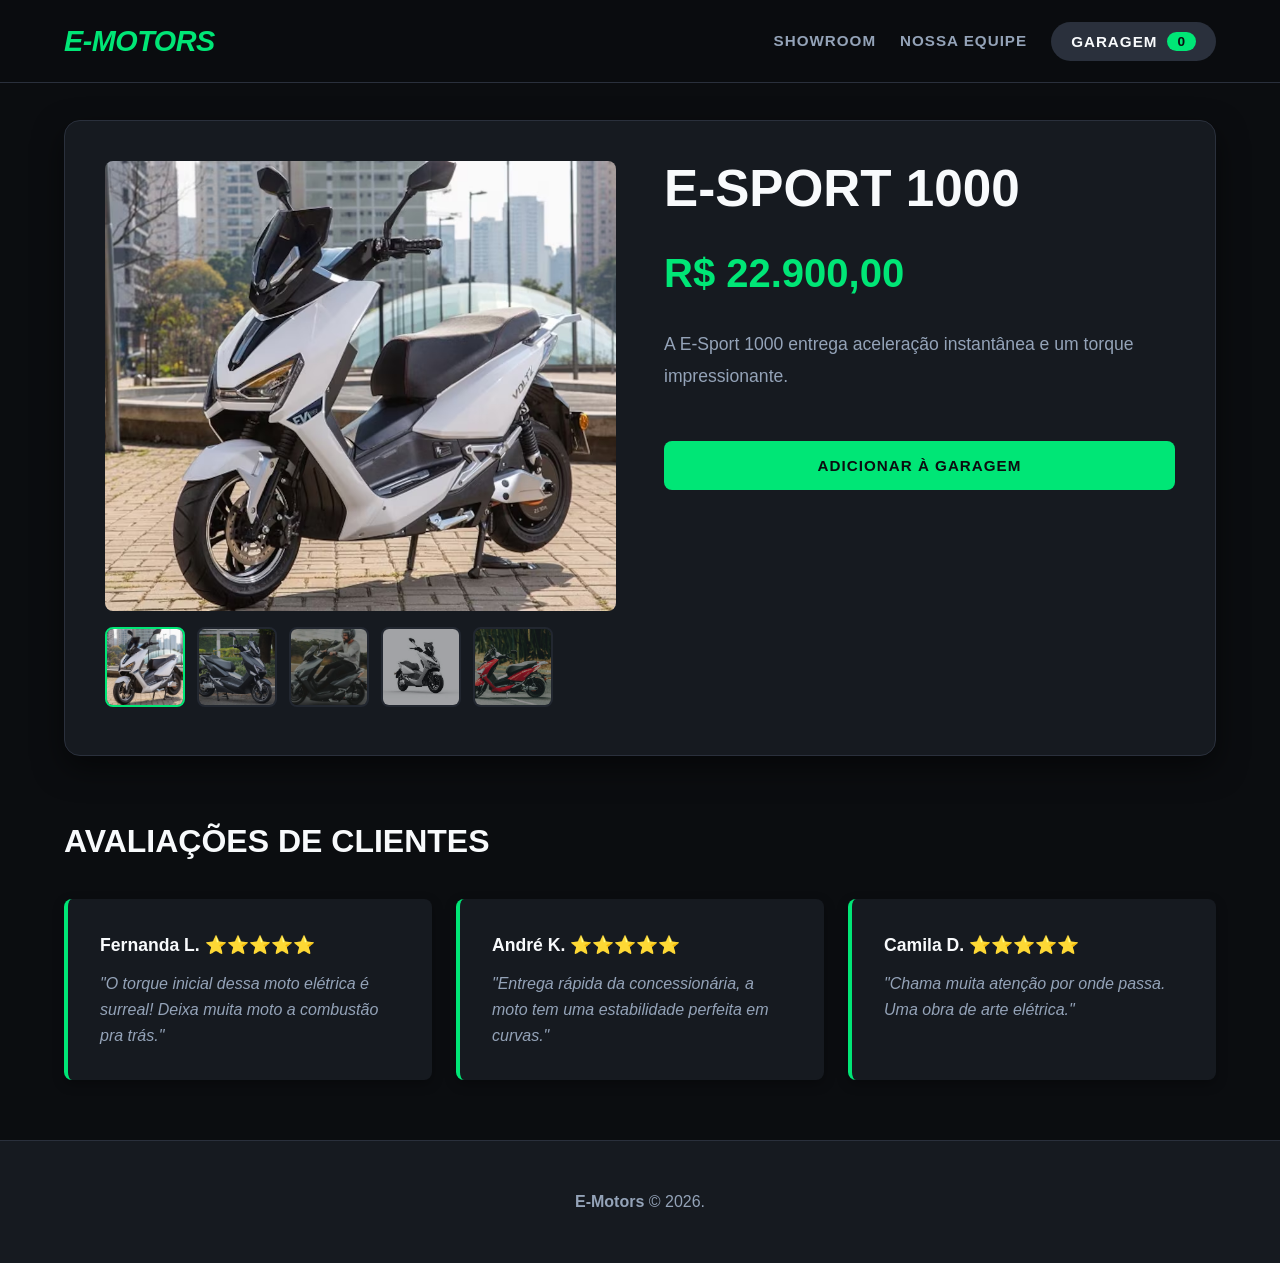
==== esportiva.html @ bcb58884 "Upload inicial do projeto E-Motors" ====
<!doctype html>
<html lang="pt-br">
<head>
  <meta charset="utf-8">
  <meta name="viewport" content="width=device-width, initial-scale=1">
  <title>E-Sport 1000 - E-Motors</title>
  <link rel="stylesheet" href="style.css">
</head>
<body>
  <header class="navbar">
    <div class="navbar__inner">
      <a href="index.html" class="logo"><span>E-Motors</span></a>
      <nav class="nav">
        <a class="nav__link" href="index.html">Showroom</a>
        <a class="nav__link" href="participantes.html">Nossa Equipe</a>
        <button class="nav__link nav__cart" type="button" id="cartButton">
          Garagem <span class="cart-count" id="cartCount">0</span>
        </button>
      </nav>
    </div>
  </header>

  <main class="page-container">
    <section class="detail-hero">
      <div class="detail-gallery">
        <div class="detail-image">
          <img src="Imagens/esport1.png" alt="Esportiva Principal">
        </div>
        <div class="thumbnail-list">
          <img class="thumbnail active" src="Imagens/esport1.png" onclick="changeMainImage(this)">
          <img class="thumbnail" src="Imagens/esport2.png" onclick="changeMainImage(this)">
          <img class="thumbnail" src="Imagens/esport3.png" onclick="changeMainImage(this)">
          <img class="thumbnail" src="Imagens/esport4.png" onclick="changeMainImage(this)">
          <img class="thumbnail" src="Imagens/esport5.png" onclick="changeMainImage(this)">
        </div>
      </div>
      <div class="detail-info">
        <h1>E-Sport 1000</h1>
        <span class="price-tag">R$ 22.900,00</span>
        <p>A E-Sport 1000 entrega aceleração instantânea e um torque impressionante.</p>
        <div class="detail-actions">
          <button class="primary-btn add-to-cart-btn" data-name="E-Sport 1000" data-price="22900.00" data-image="Imagens/esport1.png" type="button">Adicionar à Garagem</button>
        </div>
      </div>
    </section>

    <section class="detail-comments">
      <h2>Avaliações de Clientes</h2>
      <div class="comments-grid">
        <div class="comment-card">
          <strong>Fernanda L. ⭐⭐⭐⭐⭐</strong>
          <span>"O torque inicial dessa moto elétrica é surreal! Deixa muita moto a combustão pra trás."</span>
        </div>
        <div class="comment-card">
          <strong>André K. ⭐⭐⭐⭐⭐</strong>
          <span>"Entrega rápida da concessionária, a moto tem uma estabilidade perfeita em curvas."</span>
        </div>
        <div class="comment-card">
          <strong>Camila D. ⭐⭐⭐⭐⭐</strong>
          <span>"Chama muita atenção por onde passa. Uma obra de arte elétrica."</span>
        </div>
      </div>
    </section>
  </main>

  <footer class="footer">
    <div class="footer__info"><p><strong>E-Motors</strong> © 2026.</p></div>
  </footer>

  <div class="cart-overlay" id="cartOverlay">
    <aside class="cart-drawer">
      <div class="cart-header"><h2>Sua Garagem</h2><button class="cart-close" id="closeCart">&times;</button></div>
      <div class="cart-body"><ul class="cart-list" id="cartList"></ul></div>
      <div class="cart-footer">
        <div class="summary-row"><span>Subtotal</span><span id="cartSubtotal">R$ 0,00</span></div>
        <div class="summary-row"><span>Frete</span><span style="color: var(--accent); font-weight: 600;">Grátis</span></div>
        <div class="summary-total"><span>Total</span><span id="cartTotal">R$ 0,00</span></div>
        <button class="primary-btn" id="checkoutButton">Finalizar Pedido</button>
      </div>
    </aside>
  </div>
  <script src="script.js"></script>
</body>
</html>
---- style.css ----
@import url('[https://fonts.googleapis.com/css2?family=Inter:wght@300;400;500;600&family=Montserrat:ital,wght@0,400;0,600;0,700;0,800;1,700&display=swap](https://fonts.googleapis.com/css2?family=Inter:wght@300;400;500;600&family=Montserrat:ital,wght@0,400;0,600;0,700;0,800;1,700&display=swap)');

:root {
  --bg-main: #0B0D10;
  --bg-card: #161A20;
  --bg-nav: rgba(11, 13, 16, 0.85);
  --accent: #00E676;
  --accent-hover: #00C853;
  --text-main: #F8FAFC;
  --text-muted: #94A3B8;
  --stone: #2A303C;
  --shadow-sm: 0 4px 12px rgba(0,0,0,0.3);
  --shadow-md: 0 12px 30px rgba(0,0,0,0.5);
  --shadow-lg: 0 24px 50px rgba(0,230,118,0.15);
  --radius-md: 8px;
  --radius-lg: 16px;
  --transition: all 0.3s cubic-bezier(0.4, 0, 0.2, 1);
}

* { box-sizing: border-box; margin: 0; padding: 0; }

body {
  font-family: 'Inter', sans-serif;
  background-color: var(--bg-main);
  color: var(--text-main);
  min-height: 100vh;
  overflow-x: hidden;
  line-height: 1.6;
  display: flex;
  flex-direction: column;
}

h1, h2, h3, h4, .logo, .nav__link {
  font-family: 'Montserrat', sans-serif;
}

a { text-decoration: none; color: inherit; }
img { max-width: 100%; display: block; background-color: var(--stone); }

.navbar {
  position: fixed; top: 0; left: 0; right: 0;
  background: var(--bg-nav);
  backdrop-filter: blur(12px);
  border-bottom: 1px solid var(--stone);
  z-index: 50; transition: var(--transition);
}
.navbar__inner {
  max-width: 1200px; margin: 0 auto; padding: 18px 24px;
  display: flex; align-items: center; justify-content: space-between; gap: 16px;
}
.logo { 
  font-size: 1.8rem; font-weight: 800; color: var(--text-main); 
  letter-spacing: -0.5px; text-transform: uppercase; font-style: italic; 
}
.logo span { color: var(--accent); }

.nav { display: flex; align-items: center; gap: 24px; }
.nav__link {
  font-size: 0.95rem; font-weight: 600;
  color: var(--text-muted); border: none; background: none; cursor: pointer;
  padding: 8px 0; transition: var(--transition);
  position: relative; text-transform: uppercase; letter-spacing: 1px;
}
.nav__link::after {
  content: ''; position: absolute; bottom: 0; left: 0; width: 0%; height: 2px;
  background-color: var(--accent); transition: var(--transition);
}
.nav__link:hover { color: var(--text-main); }
.nav__link:hover::after { width: 100%; }

.nav__cart {
  display: inline-flex; align-items: center; gap: 10px;
  background: var(--stone); color: var(--text-main); 
  padding: 10px 20px; border-radius: 99px;
}
.nav__cart:hover { background: var(--bg-card); border-color: var(--accent); color: var(--accent); box-shadow: 0 0 15px rgba(0, 230, 118, 0.2); }
.cart-count {
  background: var(--accent); color: var(--bg-main); border-radius: 99px;
  padding: 2px 10px; font-size: 0.85rem; font-weight: 700;
}

.page-container {
  padding-top: 120px; max-width: 1200px; margin: 0 auto;
  padding-bottom: 60px; padding-left: 24px; padding-right: 24px; flex: 1; width: 100%;
}

.primary-btn, .secondary-btn {
  font-family: 'Montserrat', sans-serif; border: none; cursor: pointer; font-weight: 700;
  font-size: 0.95rem; padding: 16px 28px; border-radius: var(--radius-md); transition: var(--transition);
  text-align: center; width: 100%; display: inline-block; text-transform: uppercase; letter-spacing: 1px;
}
.primary-btn { 
  background: var(--accent); color: var(--bg-main); 
}
.primary-btn:hover { 
  background: var(--accent-hover); box-shadow: 0 8px 20px rgba(0, 230, 118, 0.3); transform: translateY(-2px); 
}
.secondary-btn { 
  background: transparent; color: var(--accent); border: 2px solid var(--accent);
}
.secondary-btn:hover { 
  background: var(--accent); color: var(--bg-main); box-shadow: 0 8px 20px rgba(0, 230, 118, 0.3); transform: translateY(-2px); 
}

.carousel-section {
  border-radius: var(--radius-lg); overflow: hidden; box-shadow: var(--shadow-md);
  margin-bottom: 80px; position: relative; border: 1px solid var(--stone);
}
.carousel-frame { position: relative; height: clamp(350px, 45vw, 550px); width: 100%; }
.carousel-slide {
  position: absolute; inset: 0; width: 100%; height: 100%; object-fit: cover;
  opacity: 0; transition: opacity 0.8s ease-in-out;
}
.carousel-slide.active { opacity: 1; }
.carousel-overlay { position: absolute; inset: 0; background: linear-gradient(to top, rgba(11, 13, 16, 0.9), transparent); }

.section-title { font-size: 2.5rem; color: var(--text-main); margin-bottom: 40px; text-align: center; font-weight: 800; text-transform: uppercase; letter-spacing: 1px;}

.products__grid { display: grid; grid-template-columns: repeat(auto-fit, minmax(300px, 1fr)); gap: 32px; }
.product-card {
  background: var(--bg-card); border-radius: var(--radius-lg); overflow: hidden;
  box-shadow: var(--shadow-sm); display: flex; flex-direction: column;
  transition: var(--transition); cursor: pointer; position: relative;
  border: 1px solid var(--stone);
}
.product-card:hover { transform: translateY(-8px); box-shadow: var(--shadow-lg); border-color: var(--accent); }
.product-card img { height: 280px; width: 100%; object-fit: cover; transition: transform 0.7s ease; }
.product-card:hover img { transform: scale(1.05); }
.product-card__body { padding: 32px 24px; display: flex; flex-direction: column; gap: 16px; flex: 1; z-index: 2; }
.product-card h3 { font-size: 1.5rem; color: var(--text-main); font-weight: 700; text-transform: uppercase; }
.price { font-size: 1.6rem; font-weight: 800; color: var(--accent); }

.detail-hero {
  display: grid; grid-template-columns: 1fr 1fr; gap: 48px; align-items: start;
  background: var(--bg-card); border-radius: var(--radius-lg); padding: 40px; box-shadow: var(--shadow-md); margin-bottom: 60px;
  border: 1px solid var(--stone);
}

.detail-gallery { display: flex; flex-direction: column; gap: 16px; }
.detail-image { border-radius: var(--radius-md); overflow: hidden; height: 450px; }
.detail-image img { width: 100%; height: 100%; object-fit: cover; }

.thumbnail-list { display: flex; gap: 12px; overflow-x: auto; padding-bottom: 8px; }
.thumbnail { 
  width: 80px; height: 80px; border-radius: var(--radius-md); 
  object-fit: cover; cursor: pointer; border: 2px solid var(--stone);
  opacity: 0.6; transition: var(--transition); flex-shrink: 0; background: var(--bg-main);
}
.thumbnail:hover, .thumbnail.active { opacity: 1; border-color: var(--accent); }

.detail-info { display: flex; flex-direction: column; gap: 24px; }
.detail-info h1 { font-size: clamp(2.5rem, 4vw, 3.5rem); line-height: 1.1; font-weight: 800; text-transform: uppercase; color: var(--text-main); }
.detail-info .price-tag { font-size: 2.5rem; color: var(--accent); font-weight: 800; }
.detail-info p { color: var(--text-muted); font-size: 1.1rem; line-height: 1.8; }
.detail-actions { margin-top: 24px; }

.detail-comments h2 { margin-bottom: 32px; font-size: 2rem; font-weight: 700; text-transform: uppercase; }
.comments-grid { display: grid; grid-template-columns: repeat(auto-fit, minmax(300px, 1fr)); gap: 24px; }
.comment-card {
  background: var(--bg-card); padding: 32px; border-radius: var(--radius-md); box-shadow: var(--shadow-sm);
  border-left: 4px solid var(--accent); display: flex; flex-direction: column; gap: 12px; transition: var(--transition);
}
.comment-card:hover { transform: translateY(-4px); border-color: var(--text-main); }
.comment-card strong { color: var(--text-main); font-size: 1.1rem; font-family: 'Montserrat', sans-serif; }
.comment-card span { color: var(--text-muted); font-size: 1rem; font-style: italic; }

.participants-hero { text-align: center; margin-bottom: 60px; }
.participants-hero h1 { font-size: clamp(2.5rem, 4vw, 3.5rem); margin-bottom: 16px; font-weight: 800; text-transform: uppercase; }
.participants-hero p { color: var(--text-muted); font-size: 1.2rem; }
.participants-grid { display: grid; grid-template-columns: repeat(auto-fit, minmax(250px, 1fr)); gap: 32px; }
.participant-card {
  background: var(--bg-card); padding: 40px 24px; border-radius: var(--radius-lg); box-shadow: var(--shadow-sm);
  text-align: center; transition: var(--transition); border: 1px solid var(--stone);
}
.participant-card:hover { transform: translateY(-8px); border-color: var(--accent); box-shadow: var(--shadow-lg); }
.participant-card h3 { margin-bottom: 12px; font-size: 1.3rem; }
.participant-email { color: var(--text-muted); font-size: 0.95rem; font-weight: 500; }

.footer { background: var(--bg-card); border-top: 1px solid var(--stone); padding: 48px 24px; margin-top: auto; }
.footer__info { max-width: 1200px; margin: 0 auto; text-align: center; display: flex; flex-direction: column; gap: 12px; }
.footer__info p { font-size: 1rem; color: var(--text-muted); }

.cart-overlay {
  position: fixed; inset: 0; background: rgba(0, 0, 0, 0.8); backdrop-filter: blur(5px);
  opacity: 0; visibility: hidden; transition: var(--transition); z-index: 100;
}
.cart-overlay.is-visible { opacity: 1; visibility: visible; }
.cart-drawer {
  position: fixed; top: 0; right: -100%; bottom: 0; width: 100%; max-width: 480px;
  background: var(--bg-main); box-shadow: -10px 0 30px rgba(0,0,0,0.5); z-index: 101;
  transition: right 0.4s cubic-bezier(0.25, 0.8, 0.25, 1); display: flex; flex-direction: column;
  border-left: 1px solid var(--stone);
}
.cart-overlay.is-visible .cart-drawer { right: 0; }
.cart-header { padding: 32px 24px; background: var(--bg-card); display: flex; align-items: center; justify-content: space-between; border-bottom: 1px solid var(--stone); }
.cart-header h2 { font-size: 1.6rem; color: var(--text-main); text-transform: uppercase; }
.cart-close { background: transparent; border: none; font-size: 2.5rem; display: flex; align-items: center; justify-content: center; cursor: pointer; color: var(--text-muted); transition: var(--transition); }
.cart-close:hover { color: var(--accent); transform: rotate(90deg); }

.cart-body { flex: 1; overflow-y: auto; padding: 24px; }
.cart-list { list-style: none; display: flex; flex-direction: column; gap: 20px; }
.cart-item { display: flex; gap: 16px; align-items: center; background: var(--bg-card); padding: 16px; border-radius: var(--radius-md); border: 1px solid var(--stone); }
.cart-item__image { width: 90px; height: 90px; border-radius: 8px; object-fit: cover; }
.cart-item__info { flex: 1; display: flex; flex-direction: column; gap: 6px; }
.cart-item__info strong { color: var(--text-main); font-size: 1.1rem; font-family: 'Montserrat', sans-serif;}
.cart-item__info > span { color: var(--accent); font-weight: 700; }
.cart-qty { display: inline-flex; align-items: center; gap: 16px; background: var(--bg-main); border-radius: var(--radius-md); padding: 6px 12px; margin-top: 8px; border: 1px solid var(--stone); }
.qty-btn { border: none; background: transparent; color: var(--text-main); cursor: pointer; font-size: 1.2rem; font-weight: bold; transition: var(--transition); }
.qty-btn:hover { color: var(--accent); }
.cart-item__actions { display: flex; flex-direction: column; align-items: flex-end; gap: 16px; }
.remove-btn { background: transparent; border: none; color: #EF4444; font-size: 0.9rem; cursor: pointer; font-weight: 600; text-transform: uppercase; }
.remove-btn:hover { text-decoration: underline; }
.cart-empty-msg { text-align: center; color: var(--text-muted); margin-top: 60px; font-size: 1.2rem; }

.cart-footer { padding: 32px 24px; background: var(--bg-card); border-top: 1px solid var(--stone); display: flex; flex-direction: column; gap: 20px; }
.summary-row { display: flex; justify-content: space-between; color: var(--text-muted); font-size: 1.1rem; }
.summary-total { display: flex; justify-content: space-between; font-size: 1.6rem; font-weight: 800; color: var(--text-main); padding-top: 20px; border-top: 1px solid var(--stone); font-family: 'Montserrat', sans-serif;}

@media (max-width: 800px) {
  .detail-hero { grid-template-columns: 1fr; padding: 24px; }
  .detail-image { height: 300px; }
}
@media (max-width: 600px) {
  .navbar__inner { flex-direction: column; gap: 16px; }
  .nav { width: 100%; justify-content: center; flex-wrap: wrap; }
  .page-container { padding-top: 140px; }
}
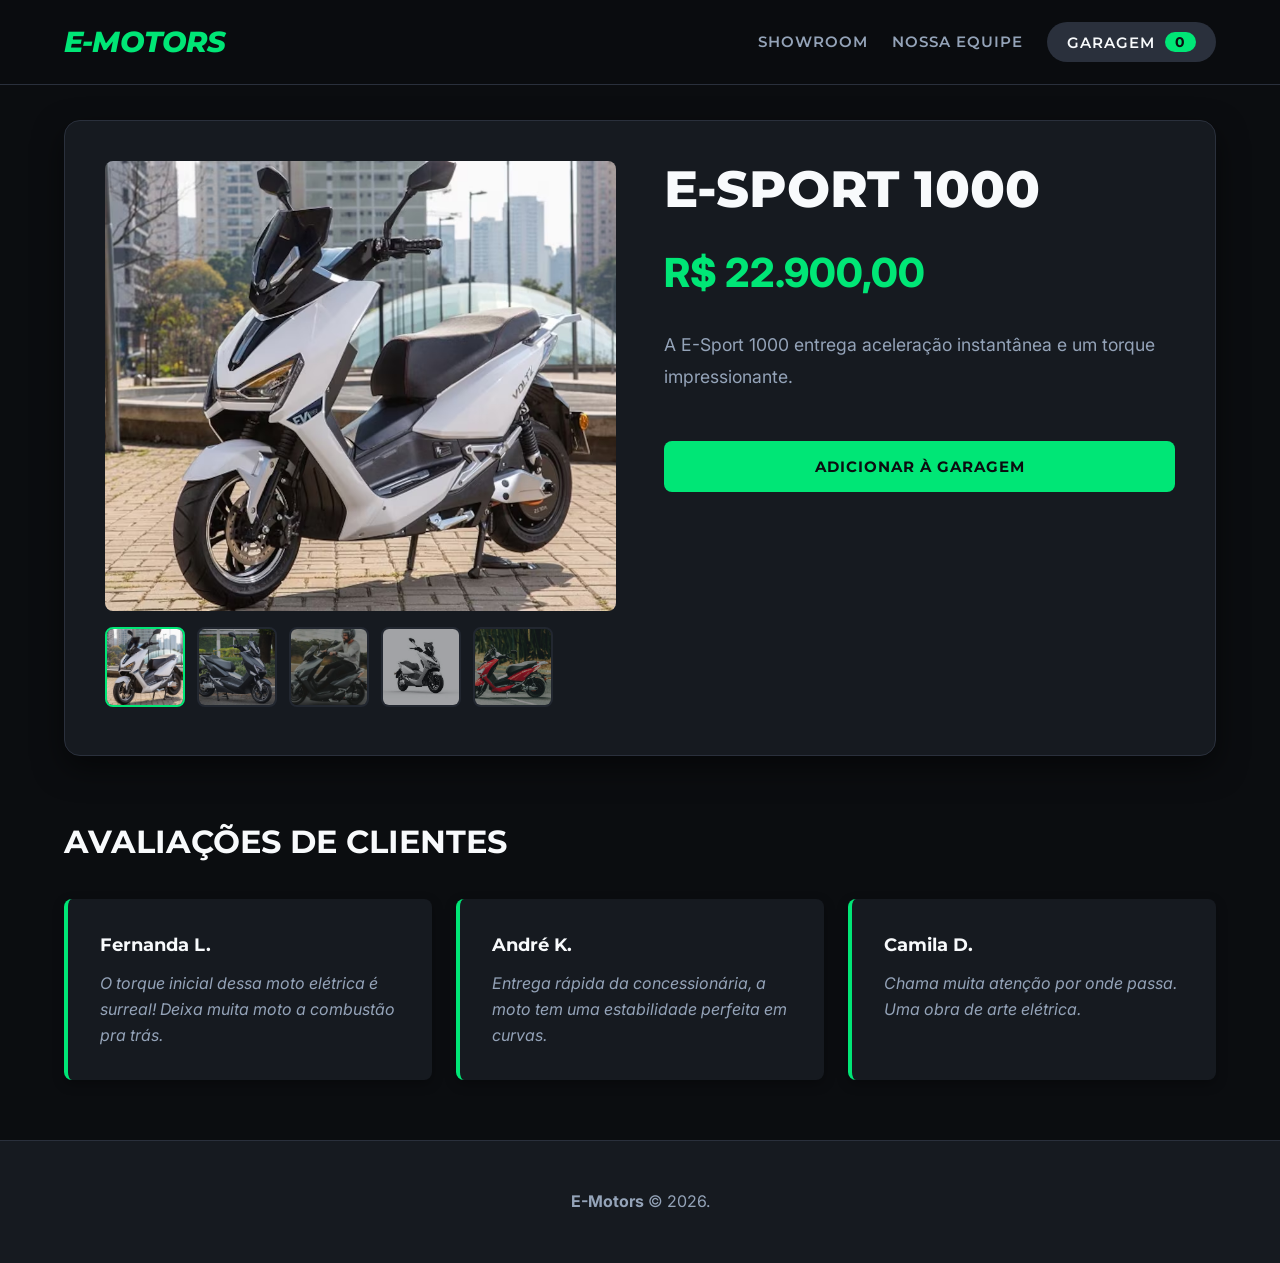
==== commit 7d2c5185: "Update CSS: adiciona responsividade a todas as telas" ====
--- a/esportiva.html
+++ b/esportiva.html
@@ -48,16 +48,16 @@
       <h2>Avaliações de Clientes</h2>
       <div class="comments-grid">
         <div class="comment-card">
-          <strong>Fernanda L. ⭐⭐⭐⭐⭐</strong>
-          <span>"O torque inicial dessa moto elétrica é surreal! Deixa muita moto a combustão pra trás."</span>
+          <strong>Fernanda L.</strong>
+          <span>O torque inicial dessa moto elétrica é surreal! Deixa muita moto a combustão pra trás.</span>
         </div>
         <div class="comment-card">
-          <strong>André K. ⭐⭐⭐⭐⭐</strong>
-          <span>"Entrega rápida da concessionária, a moto tem uma estabilidade perfeita em curvas."</span>
+          <strong>André K.</strong>
+          <span>Entrega rápida da concessionária, a moto tem uma estabilidade perfeita em curvas.</span>
         </div>
         <div class="comment-card">
-          <strong>Camila D. ⭐⭐⭐⭐⭐</strong>
-          <span>"Chama muita atenção por onde passa. Uma obra de arte elétrica."</span>
+          <strong>Camila D.</strong>
+          <span>Chama muita atenção por onde passa. Uma obra de arte elétrica.</span>
         </div>
       </div>
     </section>
@@ -82,3 +82,4 @@
   <script src="script.js"></script>
 </body>
 </html>
+
--- a/style.css
+++ b/style.css
@@ -1,4 +1,4 @@
-@import url('[https://fonts.googleapis.com/css2?family=Inter:wght@300;400;500;600&family=Montserrat:ital,wght@0,400;0,600;0,700;0,800;1,700&display=swap](https://fonts.googleapis.com/css2?family=Inter:wght@300;400;500;600&family=Montserrat:ital,wght@0,400;0,600;0,700;0,800;1,700&display=swap)');
+@import url('https://fonts.googleapis.com/css2?family=Inter:wght@300;400;500;600&family=Montserrat:ital,wght@0,400;0,600;0,700;0,800;1,700&display=swap');
 
 :root {
   --bg-main: #0B0D10;
@@ -35,6 +35,7 @@
 }
 
 a { text-decoration: none; color: inherit; }
+
 img { max-width: 100%; display: block; background-color: var(--stone); }
 
 .navbar {
@@ -44,27 +45,34 @@
   border-bottom: 1px solid var(--stone);
   z-index: 50; transition: var(--transition);
 }
+
 .navbar__inner {
   max-width: 1200px; margin: 0 auto; padding: 18px 24px;
   display: flex; align-items: center; justify-content: space-between; gap: 16px;
-}
+  flex-wrap: wrap;
+}
+
 .logo { 
   font-size: 1.8rem; font-weight: 800; color: var(--text-main); 
   letter-spacing: -0.5px; text-transform: uppercase; font-style: italic; 
 }
+
 .logo span { color: var(--accent); }
 
-.nav { display: flex; align-items: center; gap: 24px; }
+.nav { display: flex; align-items: center; gap: 24px; flex-wrap: wrap; }
+
 .nav__link {
   font-size: 0.95rem; font-weight: 600;
   color: var(--text-muted); border: none; background: none; cursor: pointer;
   padding: 8px 0; transition: var(--transition);
   position: relative; text-transform: uppercase; letter-spacing: 1px;
 }
+
 .nav__link::after {
   content: ''; position: absolute; bottom: 0; left: 0; width: 0%; height: 2px;
   background-color: var(--accent); transition: var(--transition);
 }
+
 .nav__link:hover { color: var(--text-main); }
 .nav__link:hover::after { width: 100%; }
 
@@ -72,8 +80,11 @@
   display: inline-flex; align-items: center; gap: 10px;
   background: var(--stone); color: var(--text-main); 
   padding: 10px 20px; border-radius: 99px;
-}
+  margin-top: 4px; margin-bottom: 4px;
+}
+
 .nav__cart:hover { background: var(--bg-card); border-color: var(--accent); color: var(--accent); box-shadow: 0 0 15px rgba(0, 230, 118, 0.2); }
+
 .cart-count {
   background: var(--accent); color: var(--bg-main); border-radius: 99px;
   padding: 2px 10px; font-size: 0.85rem; font-weight: 700;
@@ -89,45 +100,50 @@
   font-size: 0.95rem; padding: 16px 28px; border-radius: var(--radius-md); transition: var(--transition);
   text-align: center; width: 100%; display: inline-block; text-transform: uppercase; letter-spacing: 1px;
 }
-.primary-btn { 
-  background: var(--accent); color: var(--bg-main); 
-}
-.primary-btn:hover { 
-  background: var(--accent-hover); box-shadow: 0 8px 20px rgba(0, 230, 118, 0.3); transform: translateY(-2px); 
-}
-.secondary-btn { 
-  background: transparent; color: var(--accent); border: 2px solid var(--accent);
-}
-.secondary-btn:hover { 
-  background: var(--accent); color: var(--bg-main); box-shadow: 0 8px 20px rgba(0, 230, 118, 0.3); transform: translateY(-2px); 
-}
+
+.primary-btn { background: var(--accent); color: var(--bg-main); }
+.primary-btn:hover { background: var(--accent-hover); box-shadow: 0 8px 20px rgba(0, 230, 118, 0.3); transform: translateY(-2px); }
+
+.secondary-btn { background: transparent; color: var(--accent); border: 2px solid var(--accent); }
+.secondary-btn:hover { background: var(--accent); color: var(--bg-main); box-shadow: 0 8px 20px rgba(0, 230, 118, 0.3); transform: translateY(-2px); }
 
 .carousel-section {
   border-radius: var(--radius-lg); overflow: hidden; box-shadow: var(--shadow-md);
   margin-bottom: 80px; position: relative; border: 1px solid var(--stone);
 }
+
 .carousel-frame { position: relative; height: clamp(350px, 45vw, 550px); width: 100%; }
+
 .carousel-slide {
   position: absolute; inset: 0; width: 100%; height: 100%; object-fit: cover;
   opacity: 0; transition: opacity 0.8s ease-in-out;
 }
+
 .carousel-slide.active { opacity: 1; }
+
 .carousel-overlay { position: absolute; inset: 0; background: linear-gradient(to top, rgba(11, 13, 16, 0.9), transparent); }
 
 .section-title { font-size: 2.5rem; color: var(--text-main); margin-bottom: 40px; text-align: center; font-weight: 800; text-transform: uppercase; letter-spacing: 1px;}
 
-.products__grid { display: grid; grid-template-columns: repeat(auto-fit, minmax(300px, 1fr)); gap: 32px; }
+.products__grid { display: grid; grid-template-columns: repeat(auto-fit, minmax(280px, 1fr)); gap: 32px; }
+
 .product-card {
   background: var(--bg-card); border-radius: var(--radius-lg); overflow: hidden;
   box-shadow: var(--shadow-sm); display: flex; flex-direction: column;
   transition: var(--transition); cursor: pointer; position: relative;
   border: 1px solid var(--stone);
 }
+
 .product-card:hover { transform: translateY(-8px); box-shadow: var(--shadow-lg); border-color: var(--accent); }
+
 .product-card img { height: 280px; width: 100%; object-fit: cover; transition: transform 0.7s ease; }
+
 .product-card:hover img { transform: scale(1.05); }
+
 .product-card__body { padding: 32px 24px; display: flex; flex-direction: column; gap: 16px; flex: 1; z-index: 2; }
+
 .product-card h3 { font-size: 1.5rem; color: var(--text-main); font-weight: 700; text-transform: uppercase; }
+
 .price { font-size: 1.6rem; font-weight: 800; color: var(--accent); }
 
 .detail-hero {
@@ -136,92 +152,156 @@
   border: 1px solid var(--stone);
 }
 
-.detail-gallery { display: flex; flex-direction: column; gap: 16px; }
-.detail-image { border-radius: var(--radius-md); overflow: hidden; height: 450px; }
+.detail-gallery { display: flex; flex-direction: column; gap: 16px; min-width: 0; width: 100%; overflow: hidden; }
+
+.detail-image { border-radius: var(--radius-md); overflow: hidden; height: 450px; width: 100%; }
+
 .detail-image img { width: 100%; height: 100%; object-fit: cover; }
 
 .thumbnail-list { display: flex; gap: 12px; overflow-x: auto; padding-bottom: 8px; }
+
 .thumbnail { 
   width: 80px; height: 80px; border-radius: var(--radius-md); 
   object-fit: cover; cursor: pointer; border: 2px solid var(--stone);
   opacity: 0.6; transition: var(--transition); flex-shrink: 0; background: var(--bg-main);
 }
+
 .thumbnail:hover, .thumbnail.active { opacity: 1; border-color: var(--accent); }
 
 .detail-info { display: flex; flex-direction: column; gap: 24px; }
-.detail-info h1 { font-size: clamp(2.5rem, 4vw, 3.5rem); line-height: 1.1; font-weight: 800; text-transform: uppercase; color: var(--text-main); }
+
+.detail-info h1 { font-size: clamp(2rem, 4vw, 3.5rem); line-height: 1.1; font-weight: 800; text-transform: uppercase; color: var(--text-main); }
+
 .detail-info .price-tag { font-size: 2.5rem; color: var(--accent); font-weight: 800; }
+
 .detail-info p { color: var(--text-muted); font-size: 1.1rem; line-height: 1.8; }
+
 .detail-actions { margin-top: 24px; }
 
 .detail-comments h2 { margin-bottom: 32px; font-size: 2rem; font-weight: 700; text-transform: uppercase; }
-.comments-grid { display: grid; grid-template-columns: repeat(auto-fit, minmax(300px, 1fr)); gap: 24px; }
+
+.comments-grid { display: grid; grid-template-columns: repeat(auto-fit, minmax(280px, 1fr)); gap: 24px; }
+
 .comment-card {
   background: var(--bg-card); padding: 32px; border-radius: var(--radius-md); box-shadow: var(--shadow-sm);
   border-left: 4px solid var(--accent); display: flex; flex-direction: column; gap: 12px; transition: var(--transition);
 }
+
 .comment-card:hover { transform: translateY(-4px); border-color: var(--text-main); }
+
 .comment-card strong { color: var(--text-main); font-size: 1.1rem; font-family: 'Montserrat', sans-serif; }
+
 .comment-card span { color: var(--text-muted); font-size: 1rem; font-style: italic; }
 
 .participants-hero { text-align: center; margin-bottom: 60px; }
-.participants-hero h1 { font-size: clamp(2.5rem, 4vw, 3.5rem); margin-bottom: 16px; font-weight: 800; text-transform: uppercase; }
+
+.participants-hero h1 { font-size: clamp(2rem, 4vw, 3.5rem); margin-bottom: 16px; font-weight: 800; text-transform: uppercase; }
+
 .participants-hero p { color: var(--text-muted); font-size: 1.2rem; }
+
 .participants-grid { display: grid; grid-template-columns: repeat(auto-fit, minmax(250px, 1fr)); gap: 32px; }
+
 .participant-card {
   background: var(--bg-card); padding: 40px 24px; border-radius: var(--radius-lg); box-shadow: var(--shadow-sm);
   text-align: center; transition: var(--transition); border: 1px solid var(--stone);
 }
+
 .participant-card:hover { transform: translateY(-8px); border-color: var(--accent); box-shadow: var(--shadow-lg); }
+
 .participant-card h3 { margin-bottom: 12px; font-size: 1.3rem; }
+
 .participant-email { color: var(--text-muted); font-size: 0.95rem; font-weight: 500; }
 
 .footer { background: var(--bg-card); border-top: 1px solid var(--stone); padding: 48px 24px; margin-top: auto; }
+
 .footer__info { max-width: 1200px; margin: 0 auto; text-align: center; display: flex; flex-direction: column; gap: 12px; }
+
 .footer__info p { font-size: 1rem; color: var(--text-muted); }
 
 .cart-overlay {
   position: fixed; inset: 0; background: rgba(0, 0, 0, 0.8); backdrop-filter: blur(5px);
   opacity: 0; visibility: hidden; transition: var(--transition); z-index: 100;
 }
+
 .cart-overlay.is-visible { opacity: 1; visibility: visible; }
+
 .cart-drawer {
   position: fixed; top: 0; right: -100%; bottom: 0; width: 100%; max-width: 480px;
   background: var(--bg-main); box-shadow: -10px 0 30px rgba(0,0,0,0.5); z-index: 101;
   transition: right 0.4s cubic-bezier(0.25, 0.8, 0.25, 1); display: flex; flex-direction: column;
   border-left: 1px solid var(--stone);
 }
+
 .cart-overlay.is-visible .cart-drawer { right: 0; }
+
 .cart-header { padding: 32px 24px; background: var(--bg-card); display: flex; align-items: center; justify-content: space-between; border-bottom: 1px solid var(--stone); }
+
 .cart-header h2 { font-size: 1.6rem; color: var(--text-main); text-transform: uppercase; }
+
 .cart-close { background: transparent; border: none; font-size: 2.5rem; display: flex; align-items: center; justify-content: center; cursor: pointer; color: var(--text-muted); transition: var(--transition); }
+
 .cart-close:hover { color: var(--accent); transform: rotate(90deg); }
 
 .cart-body { flex: 1; overflow-y: auto; padding: 24px; }
+
 .cart-list { list-style: none; display: flex; flex-direction: column; gap: 20px; }
+
 .cart-item { display: flex; gap: 16px; align-items: center; background: var(--bg-card); padding: 16px; border-radius: var(--radius-md); border: 1px solid var(--stone); }
+
 .cart-item__image { width: 90px; height: 90px; border-radius: 8px; object-fit: cover; }
+
 .cart-item__info { flex: 1; display: flex; flex-direction: column; gap: 6px; }
+
 .cart-item__info strong { color: var(--text-main); font-size: 1.1rem; font-family: 'Montserrat', sans-serif;}
+
 .cart-item__info > span { color: var(--accent); font-weight: 700; }
+
 .cart-qty { display: inline-flex; align-items: center; gap: 16px; background: var(--bg-main); border-radius: var(--radius-md); padding: 6px 12px; margin-top: 8px; border: 1px solid var(--stone); }
+
 .qty-btn { border: none; background: transparent; color: var(--text-main); cursor: pointer; font-size: 1.2rem; font-weight: bold; transition: var(--transition); }
+
 .qty-btn:hover { color: var(--accent); }
+
 .cart-item__actions { display: flex; flex-direction: column; align-items: flex-end; gap: 16px; }
+
 .remove-btn { background: transparent; border: none; color: #EF4444; font-size: 0.9rem; cursor: pointer; font-weight: 600; text-transform: uppercase; }
+
 .remove-btn:hover { text-decoration: underline; }
+
 .cart-empty-msg { text-align: center; color: var(--text-muted); margin-top: 60px; font-size: 1.2rem; }
 
 .cart-footer { padding: 32px 24px; background: var(--bg-card); border-top: 1px solid var(--stone); display: flex; flex-direction: column; gap: 20px; }
+
 .summary-row { display: flex; justify-content: space-between; color: var(--text-muted); font-size: 1.1rem; }
+
 .summary-total { display: flex; justify-content: space-between; font-size: 1.6rem; font-weight: 800; color: var(--text-main); padding-top: 20px; border-top: 1px solid var(--stone); font-family: 'Montserrat', sans-serif;}
 
-@media (max-width: 800px) {
-  .detail-hero { grid-template-columns: 1fr; padding: 24px; }
-  .detail-image { height: 300px; }
-}
-@media (max-width: 600px) {
-  .navbar__inner { flex-direction: column; gap: 16px; }
-  .nav { width: 100%; justify-content: center; flex-wrap: wrap; }
-  .page-container { padding-top: 140px; }
+@media (max-width: 992px) {
+  .detail-hero { display: flex; flex-direction: column; gap: 32px; }
+  .detail-image { height: 350px; width: 100%; }
+}
+
+@media (max-width: 768px) {
+  .navbar__inner { flex-direction: column; gap: 12px; padding: 16px; }
+  .nav { width: 100%; justify-content: center; gap: 16px; }
+  .page-container { padding-top: 180px; }
+  .detail-hero { padding: 24px; }
+  .detail-image { height: 280px; }
+  .carousel-frame { height: 250px; }
+  .section-title { font-size: 2rem; }
+  .detail-info h1 { font-size: 2rem; }
+  .detail-info .price-tag { font-size: 2rem; }
+  .participant-card { padding: 24px 16px; }
+  .cart-drawer { max-width: 100%; }
+  .thumbnail { width: 60px; height: 60px; }
+}
+
+@media (max-width: 480px) {
+  .nav { flex-direction: column; gap: 8px; }
+  .nav__cart { margin-top: 8px; width: 100%; justify-content: center; }
+  .page-container { padding-top: 220px; }
+  .cart-item { flex-direction: column; text-align: center; }
+  .cart-item__actions { align-items: center; }
+  .detail-image { height: 220px; }
+  .thumbnail { width: 50px; height: 50px; }
 }
